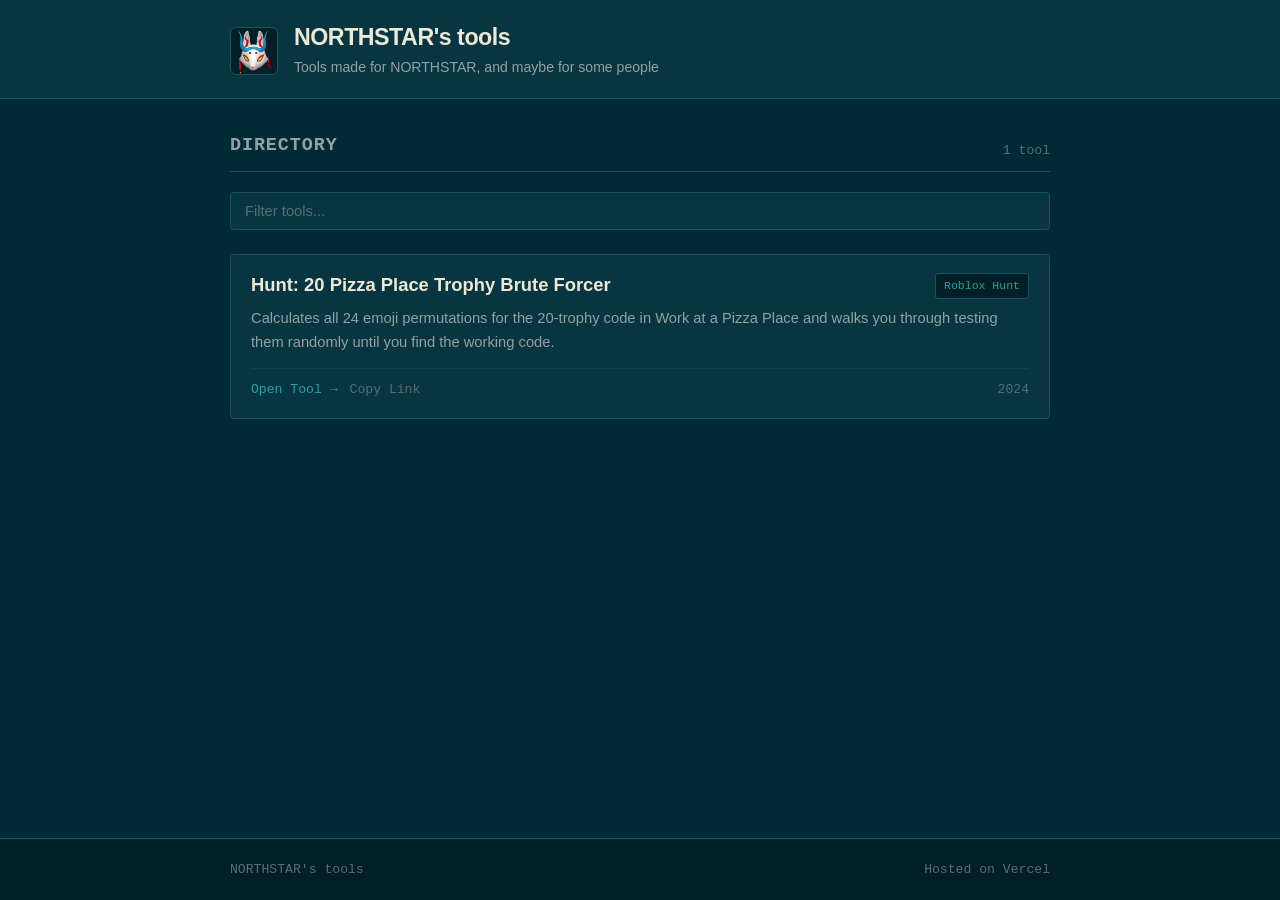
==== index.html @ a393c701 "Initial commit: NORTHSTAR's tools hub and Hunt 20 Pizza Place Trophy Brute Forcer" ====
<!DOCTYPE html>
<html lang="en">
<head>
  <meta charset="UTF-8">
  <meta name="viewport" content="width=device-width, initial-scale=1.0">
  <title>NORTHSTAR's tools</title>
  <meta name="description" content="Tools made for NORTHSTAR, and maybe for some people">
  <meta name="theme-color" content="#002B36">
  
  <!-- Site Icon -->
  <link rel="icon" type="image/png" href="images/icon.png">
  <link rel="apple-touch-icon" href="images/icon.png">
  
  <!-- Stylesheets -->
  <link rel="stylesheet" href="css/style.css">
</head>
<body>

  <!-- Site Header -->
  <header class="site-header">
    <div class="container">
      <div class="header-content">
        <img src="images/icon.png" alt="NORTHSTAR icon" class="site-icon">
        <div class="site-title-group">
          <h1 class="site-title"><a href="./">NORTHSTAR's tools</a></h1>
          <p class="site-subtitle">Tools made for NORTHSTAR, and maybe for some people</p>
        </div>
      </div>
    </div>
  </header>

  <!-- Main Content -->
  <main class="site-main">
    <div class="container">
      
      <!-- Section Header -->
      <div class="section-header">
        <h2 class="section-title">Directory</h2>
        <span class="tools-count" id="tools-count">1 tool</span>
      </div>

      <!-- Search Input -->
      <div class="search-wrapper">
        <input 
          type="text" 
          id="search-input" 
          class="search-input" 
          placeholder="Filter tools..." 
          autocomplete="off"
          spellcheck="false"
        >
      </div>

      <!-- Tools List -->
      <div class="tools-list" id="tools-list">
        <!-- Rendered dynamically via js/hub.js -->
        <noscript>
          <article class="tool-card">
            <div class="tool-card-top">
              <h2 class="tool-title">
                <a href="tools/hunt-20-pizza-place-trophy/">Hunt: 20 Pizza Place Trophy Brute Forcer</a>
              </h2>
              <span class="tool-badge">Roblox Hunt</span>
            </div>
            <p class="tool-desc">Calculates all 24 emoji permutations for the 20-trophy code in Work at a Pizza Place and walks you through testing them randomly until you find the working code.</p>
            <div class="tool-card-footer">
              <a href="tools/hunt-20-pizza-place-trophy/" class="tool-link-btn">Open Tool &rarr;</a>
              <span class="tool-date">2024</span>
            </div>
          </article>
        </noscript>
      </div>

    </div>
  </main>

  <!-- Site Footer -->
  <footer class="site-footer">
    <div class="container">
      <div class="footer-content">
        <span>NORTHSTAR's tools</span>
        <span>Hosted on Vercel</span>
      </div>
    </div>
  </footer>

  <!-- Toast Notification Container -->
  <div id="toast" class="toast" role="alert" aria-live="polite"></div>

  <!-- Scripts -->
  <script src="js/hub.js"></script>
</body>
</html>
---- css/style.css ----
/* NORTHSTAR's tools - Global Stylesheet
 * 2018 Indie Developer Aesthetic
 * Default theme: #002B36
 */

:root {
  --bg-primary: #002b36;
  --bg-surface: #073642;
  --bg-surface-hover: #0a4352;
  --bg-inset: #001f27;
  --border-color: #1b5361;
  --border-focus: #2aa198;
  --text-primary: #eee8d5;
  --text-secondary: #93a1a1;
  --text-muted: #586e75;
  --accent: #2aa198;
  --accent-hover: #36b8ae;
  --accent-active: #258f87;
  --color-success: #859900;
  --color-warning: #b58900;
  --color-danger: #dc322f;
  --color-info: #268bd2;
  
  --font-sans: -apple-system, BlinkMacSystemFont, "Segoe UI", Roboto, Helvetica, Arial, sans-serif;
  --font-mono: "SFMono-Regular", Consolas, "Liberation Mono", Menlo, Courier, monospace;
}

* {
  box-sizing: border-box;
  margin: 0;
  padding: 0;
}

body {
  background-color: var(--bg-primary);
  color: var(--text-primary);
  font-family: var(--font-sans);
  font-size: 15px;
  line-height: 1.6;
  min-height: 100vh;
  display: flex;
  flex-direction: column;
  -webkit-font-smoothing: antialiased;
}

a {
  color: var(--accent);
  text-decoration: none;
  transition: color 0.15s ease;
}

a:hover {
  color: var(--accent-hover);
  text-decoration: underline;
}

/* Container */
.container {
  width: 100%;
  max-width: 860px;
  margin: 0 auto;
  padding: 0 20px;
}

/* Header */
.site-header {
  border-bottom: 1px solid var(--border-color);
  background-color: var(--bg-surface);
  padding: 24px 0 20px 0;
}

.header-content {
  display: flex;
  align-items: center;
  gap: 16px;
}

.site-icon {
  width: 48px;
  height: 48px;
  border-radius: 6px;
  border: 1px solid var(--border-color);
  background-color: var(--bg-inset);
  object-fit: cover;
  flex-shrink: 0;
}

.site-title-group {
  display: flex;
  flex-direction: column;
}

.site-title {
  font-size: 1.45rem;
  font-weight: 700;
  color: var(--text-primary);
  letter-spacing: -0.02em;
  margin: 0;
  line-height: 1.2;
}

.site-title a {
  color: var(--text-primary);
  text-decoration: none;
}

.site-title a:hover {
  color: var(--accent);
  text-decoration: none;
}

.site-subtitle {
  font-size: 0.88rem;
  color: var(--text-secondary);
  margin-top: 4px;
  font-weight: 400;
}

/* Top bar navigation for tool pages */
.tool-nav-bar {
  display: flex;
  justify-content: space-between;
  align-items: center;
  padding: 12px 0;
  border-bottom: 1px solid var(--border-color);
  background-color: var(--bg-inset);
  font-size: 0.85rem;
}

.back-link {
  display: inline-flex;
  align-items: center;
  gap: 6px;
  color: var(--text-secondary);
  font-family: var(--font-mono);
}

.back-link:hover {
  color: var(--accent);
  text-decoration: none;
}

.share-tool-btn {
  background-color: var(--bg-surface);
  color: var(--text-primary);
  border: 1px solid var(--border-color);
  padding: 5px 12px;
  font-size: 0.82rem;
  font-family: var(--font-mono);
  border-radius: 4px;
  cursor: pointer;
  transition: all 0.15s ease;
}

.share-tool-btn:hover {
  background-color: var(--bg-surface-hover);
  border-color: var(--accent);
}

/* Main Content */
.site-main {
  flex: 1;
  padding: 32px 0 48px 0;
}

/* Section Header */
.section-header {
  margin-bottom: 20px;
  padding-bottom: 10px;
  border-bottom: 1px solid var(--border-color);
  display: flex;
  justify-content: space-between;
  align-items: flex-end;
  flex-wrap: wrap;
  gap: 12px;
}

.section-title {
  font-size: 1.15rem;
  font-weight: 600;
  text-transform: uppercase;
  letter-spacing: 0.05em;
  color: var(--text-secondary);
  font-family: var(--font-mono);
}

.tools-count {
  font-size: 0.82rem;
  color: var(--text-muted);
  font-family: var(--font-mono);
}

/* Search Box */
.search-wrapper {
  margin-bottom: 24px;
}

.search-input {
  width: 100%;
  background-color: var(--bg-surface);
  border: 1px solid var(--border-color);
  color: var(--text-primary);
  padding: 10px 14px;
  font-size: 0.92rem;
  font-family: var(--font-sans);
  border-radius: 4px;
  outline: none;
  transition: border-color 0.15s ease;
}

.search-input:focus {
  border-color: var(--accent);
}

.search-input::placeholder {
  color: var(--text-muted);
}

/* Tools List / Grid */
.tools-list {
  display: flex;
  flex-direction: column;
  gap: 16px;
}

.tool-card {
  background-color: var(--bg-surface);
  border: 1px solid var(--border-color);
  border-radius: 4px;
  padding: 18px 20px;
  transition: transform 0.15s ease, border-color 0.15s ease, background-color 0.15s ease;
  position: relative;
}

.tool-card:hover {
  border-color: var(--accent);
  background-color: var(--bg-surface-hover);
}

.tool-card-top {
  display: flex;
  justify-content: space-between;
  align-items: flex-start;
  gap: 12px;
  margin-bottom: 8px;
}

.tool-title {
  font-size: 1.15rem;
  font-weight: 600;
  margin: 0;
  line-height: 1.3;
}

.tool-title a {
  color: var(--text-primary);
  text-decoration: none;
}

.tool-card:hover .tool-title a {
  color: var(--accent);
}

.tool-badge {
  font-size: 0.72rem;
  font-family: var(--font-mono);
  background-color: var(--bg-inset);
  color: var(--accent);
  border: 1px solid var(--border-color);
  padding: 3px 8px;
  border-radius: 3px;
  white-space: nowrap;
}

.tool-desc {
  color: var(--text-secondary);
  font-size: 0.92rem;
  margin-bottom: 14px;
}

.tool-card-footer {
  display: flex;
  justify-content: space-between;
  align-items: center;
  font-size: 0.82rem;
  font-family: var(--font-mono);
  border-top: 1px solid rgba(27, 83, 97, 0.4);
  padding-top: 10px;
}

.tool-action-links {
  display: flex;
  gap: 12px;
}

.tool-link-btn {
  color: var(--accent);
  font-weight: 500;
}

.tool-copy-btn {
  background: none;
  border: none;
  color: var(--text-muted);
  font-family: var(--font-mono);
  font-size: 0.82rem;
  cursor: pointer;
  padding: 0;
}

.tool-copy-btn:hover {
  color: var(--text-primary);
  text-decoration: underline;
}

.tool-date {
  color: var(--text-muted);
}

/* Empty State */
.empty-state {
  text-align: center;
  padding: 40px 20px;
  color: var(--text-muted);
  background-color: var(--bg-surface);
  border: 1px dashed var(--border-color);
  border-radius: 4px;
  font-family: var(--font-mono);
}

/* Protip Box */
.protip-box {
  background-color: var(--bg-inset);
  border-left: 3px solid var(--accent);
  padding: 14px 16px;
  margin: 20px 0;
  border-radius: 0 4px 4px 0;
  font-size: 0.9rem;
  color: var(--text-secondary);
}

.protip-box strong {
  color: var(--accent);
  font-family: var(--font-mono);
}

/* Buttons */
.btn {
  display: inline-flex;
  align-items: center;
  justify-content: center;
  padding: 9px 18px;
  font-size: 0.92rem;
  font-family: var(--font-sans);
  font-weight: 500;
  border-radius: 4px;
  border: 1px solid transparent;
  cursor: pointer;
  transition: all 0.15s ease;
  line-height: 1.3;
}

.btn-primary {
  background-color: var(--accent);
  color: #002b36;
  border-color: var(--accent);
  font-weight: 600;
}

.btn-primary:hover {
  background-color: var(--accent-hover);
  border-color: var(--accent-hover);
}

.btn-secondary {
  background-color: var(--bg-surface);
  color: var(--text-primary);
  border-color: var(--border-color);
}

.btn-secondary:hover {
  background-color: var(--bg-surface-hover);
  border-color: var(--text-secondary);
}

.btn-success {
  background-color: var(--color-success);
  color: #002b36;
  font-weight: 600;
}

.btn-success:hover {
  opacity: 0.92;
}

.btn-danger {
  background-color: transparent;
  color: var(--color-danger);
  border-color: var(--color-danger);
}

.btn-danger:hover {
  background-color: var(--color-danger);
  color: #fff;
}

/* Toast Notification */
.toast {
  position: fixed;
  bottom: 24px;
  right: 24px;
  background-color: var(--bg-surface);
  color: var(--text-primary);
  border: 1px solid var(--accent);
  padding: 10px 18px;
  border-radius: 4px;
  font-family: var(--font-mono);
  font-size: 0.85rem;
  box-shadow: 0 4px 12px rgba(0, 0, 0, 0.4);
  transform: translateY(100px);
  opacity: 0;
  transition: transform 0.2s ease, opacity 0.2s ease;
  z-index: 1000;
  pointer-events: none;
}

.toast.show {
  transform: translateY(0);
  opacity: 1;
}

/* Footer */
.site-footer {
  border-top: 1px solid var(--border-color);
  background-color: var(--bg-inset);
  padding: 20px 0;
  margin-top: auto;
  font-size: 0.82rem;
  color: var(--text-muted);
  font-family: var(--font-mono);
}

.footer-content {
  display: flex;
  justify-content: space-between;
  align-items: center;
  flex-wrap: wrap;
  gap: 12px;
}

/* Responsive */
@media (max-width: 600px) {
  .site-header {
    padding: 18px 0;
  }

  .site-icon {
    width: 40px;
    height: 40px;
  }

  .site-title {
    font-size: 1.25rem;
  }

  .footer-content {
    flex-direction: column;
    align-items: flex-start;
  }
}
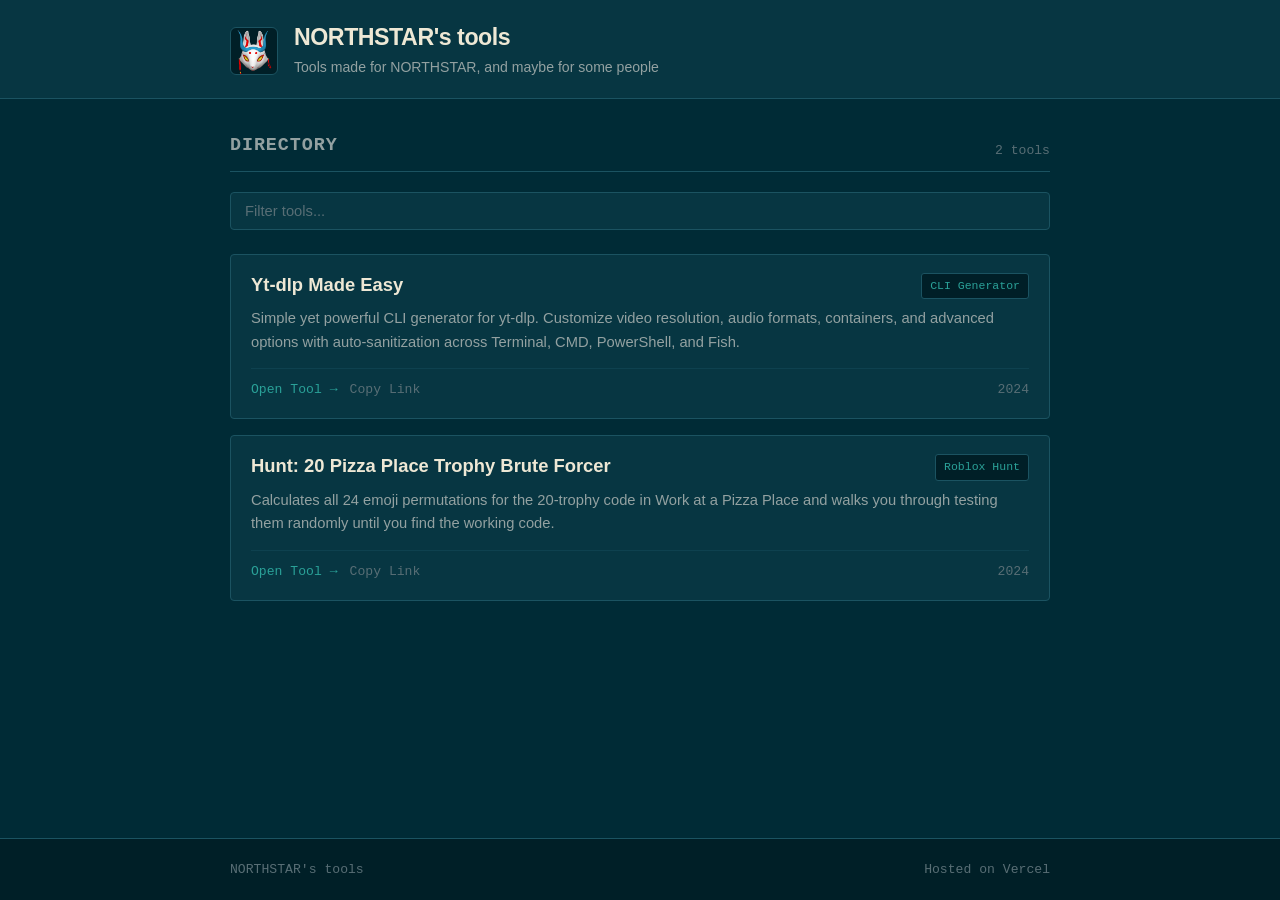
==== commit 1ab9edb4: "Add Yt-dlp Made Easy tool with multi-shell support and auto-sanitization" ====
--- a/index.html
+++ b/index.html
@@ -36,7 +36,7 @@
       <!-- Section Header -->
       <div class="section-header">
         <h2 class="section-title">Directory</h2>
-        <span class="tools-count" id="tools-count">1 tool</span>
+        <span class="tools-count" id="tools-count">2 tools</span>
       </div>
 
       <!-- Search Input -->
@@ -55,6 +55,19 @@
       <div class="tools-list" id="tools-list">
         <!-- Rendered dynamically via js/hub.js -->
         <noscript>
+          <article class="tool-card">
+            <div class="tool-card-top">
+              <h2 class="tool-title">
+                <a href="tools/yt-dlp-made-easy/">Yt-dlp Made Easy</a>
+              </h2>
+              <span class="tool-badge">CLI Generator</span>
+            </div>
+            <p class="tool-desc">Simple yet powerful CLI generator for yt-dlp. Customize video resolution, audio formats, containers, and advanced options with auto-sanitization across Terminal, CMD, PowerShell, and Fish.</p>
+            <div class="tool-card-footer">
+              <a href="tools/yt-dlp-made-easy/" class="tool-link-btn">Open Tool &rarr;</a>
+              <span class="tool-date">2024</span>
+            </div>
+          </article>
           <article class="tool-card">
             <div class="tool-card-top">
               <h2 class="tool-title">
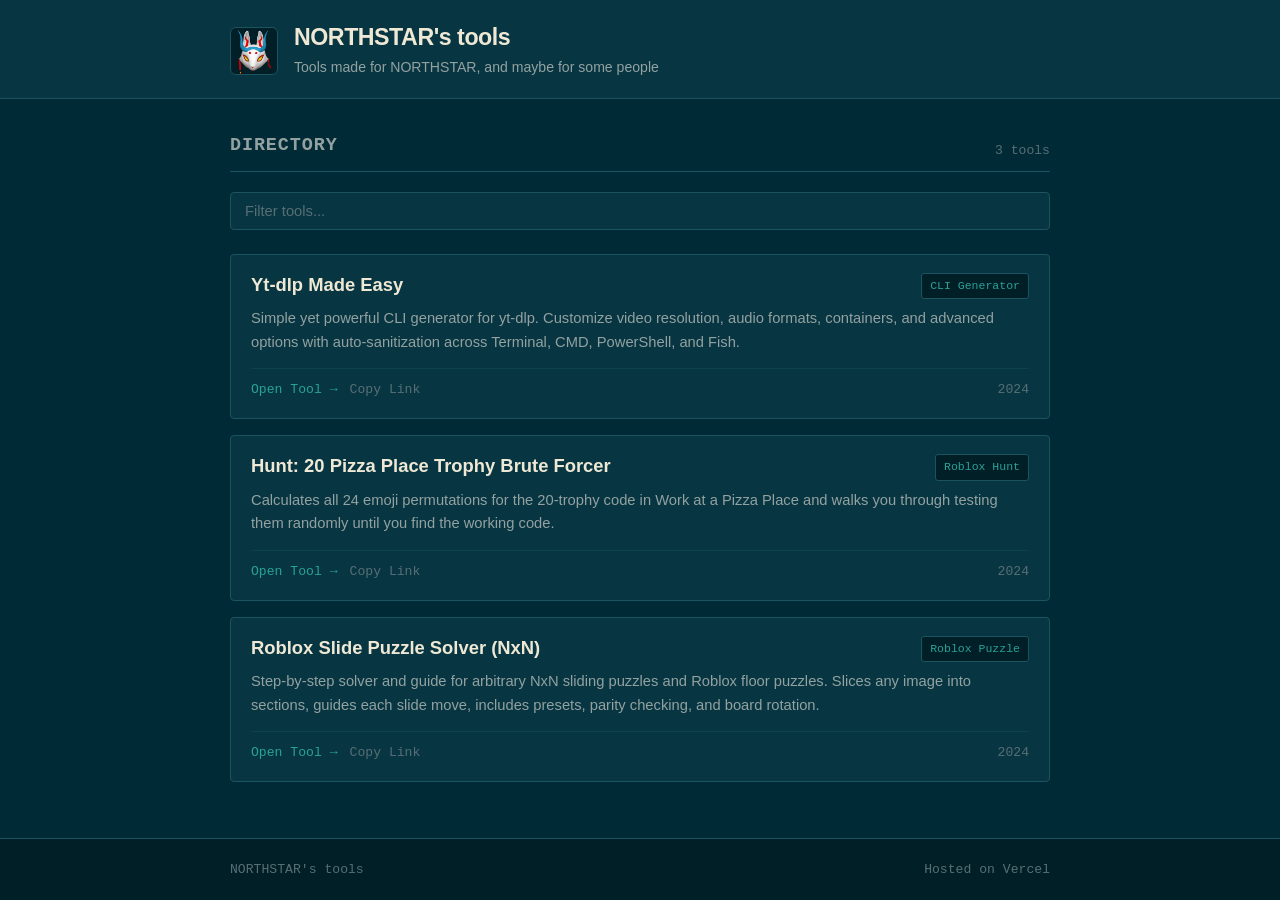
==== commit 86371d35: "Add Roblox Slide Puzzle Solver (NxN) tool with image slicing and step-by-step guidance" ====
--- a/index.html
+++ b/index.html
@@ -36,7 +36,7 @@
       <!-- Section Header -->
       <div class="section-header">
         <h2 class="section-title">Directory</h2>
-        <span class="tools-count" id="tools-count">2 tools</span>
+        <span class="tools-count" id="tools-count">3 tools</span>
       </div>
 
       <!-- Search Input -->
@@ -81,6 +81,19 @@
               <span class="tool-date">2024</span>
             </div>
           </article>
+          <article class="tool-card">
+            <div class="tool-card-top">
+              <h2 class="tool-title">
+                <a href="tools/slide-puzzle-solver/">Roblox Slide Puzzle Solver (NxN)</a>
+              </h2>
+              <span class="tool-badge">Roblox Puzzle</span>
+            </div>
+            <p class="tool-desc">Step-by-step solver and guide for arbitrary NxN sliding puzzles and Roblox floor puzzles. Slices any image into sections, guides each slide move, includes presets, parity checking, and board rotation.</p>
+            <div class="tool-card-footer">
+              <a href="tools/slide-puzzle-solver/" class="tool-link-btn">Open Tool &rarr;</a>
+              <span class="tool-date">2024</span>
+            </div>
+          </article>
         </noscript>
       </div>
 
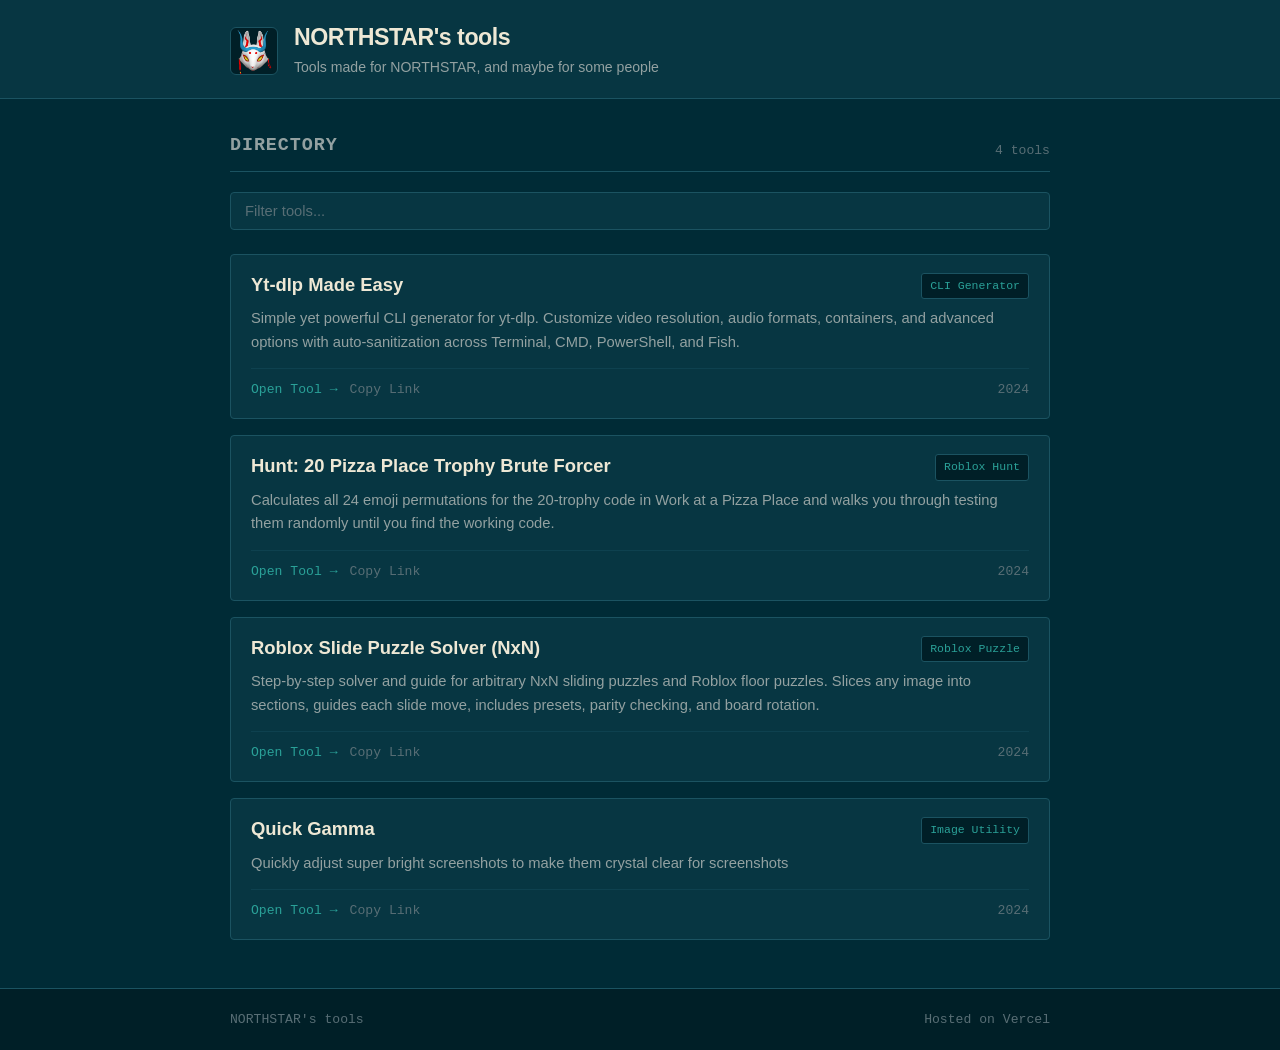
==== commit 95b61f31: "Add Quick Gamma screenshot tool" ====
--- a/index.html
+++ b/index.html
@@ -36,7 +36,7 @@
       <!-- Section Header -->
       <div class="section-header">
         <h2 class="section-title">Directory</h2>
-        <span class="tools-count" id="tools-count">3 tools</span>
+        <span class="tools-count" id="tools-count">4 tools</span>
       </div>
 
       <!-- Search Input -->
@@ -94,6 +94,19 @@
               <span class="tool-date">2024</span>
             </div>
           </article>
+          <article class="tool-card">
+            <div class="tool-card-top">
+              <h2 class="tool-title">
+                <a href="tools/quick-gamma/">Quick Gamma</a>
+              </h2>
+              <span class="tool-badge">Image Utility</span>
+            </div>
+            <p class="tool-desc">Quickly adjust super bright screenshots to make them crystal clear for screenshots</p>
+            <div class="tool-card-footer">
+              <a href="tools/quick-gamma/" class="tool-link-btn">Open Tool &rarr;</a>
+              <span class="tool-date">2024</span>
+            </div>
+          </article>
         </noscript>
       </div>
 
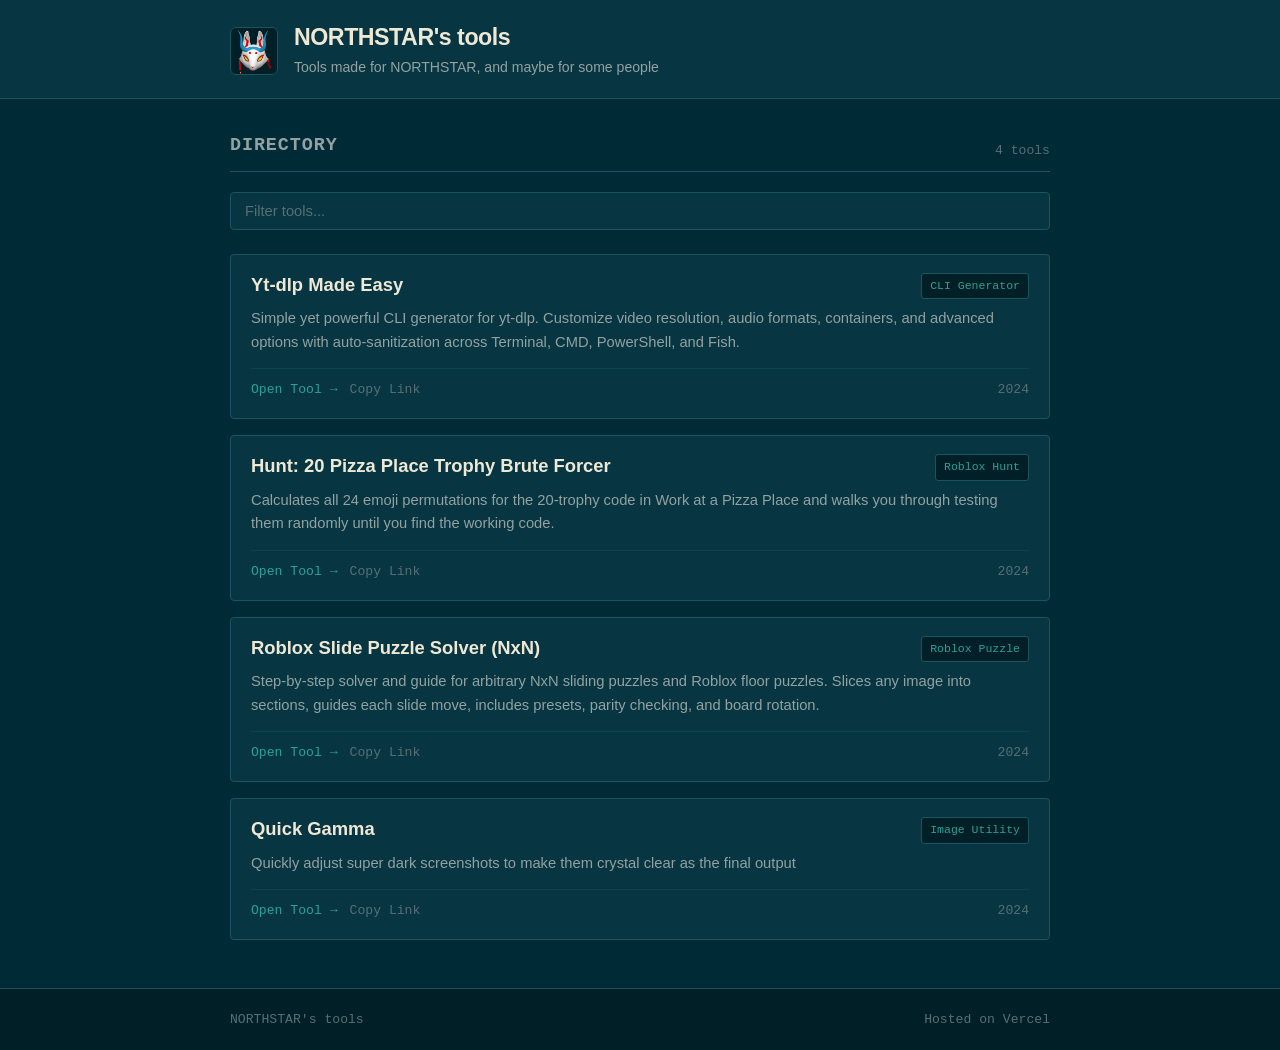
==== commit ba685ce3: "Update Quick Gamma description and configure Recommended preset" ====
--- a/index.html
+++ b/index.html
@@ -101,7 +101,7 @@
               </h2>
               <span class="tool-badge">Image Utility</span>
             </div>
-            <p class="tool-desc">Quickly adjust super bright screenshots to make them crystal clear for screenshots</p>
+            <p class="tool-desc">Quickly adjust super dark screenshots to make them crystal clear as the final output</p>
             <div class="tool-card-footer">
               <a href="tools/quick-gamma/" class="tool-link-btn">Open Tool &rarr;</a>
               <span class="tool-date">2024</span>
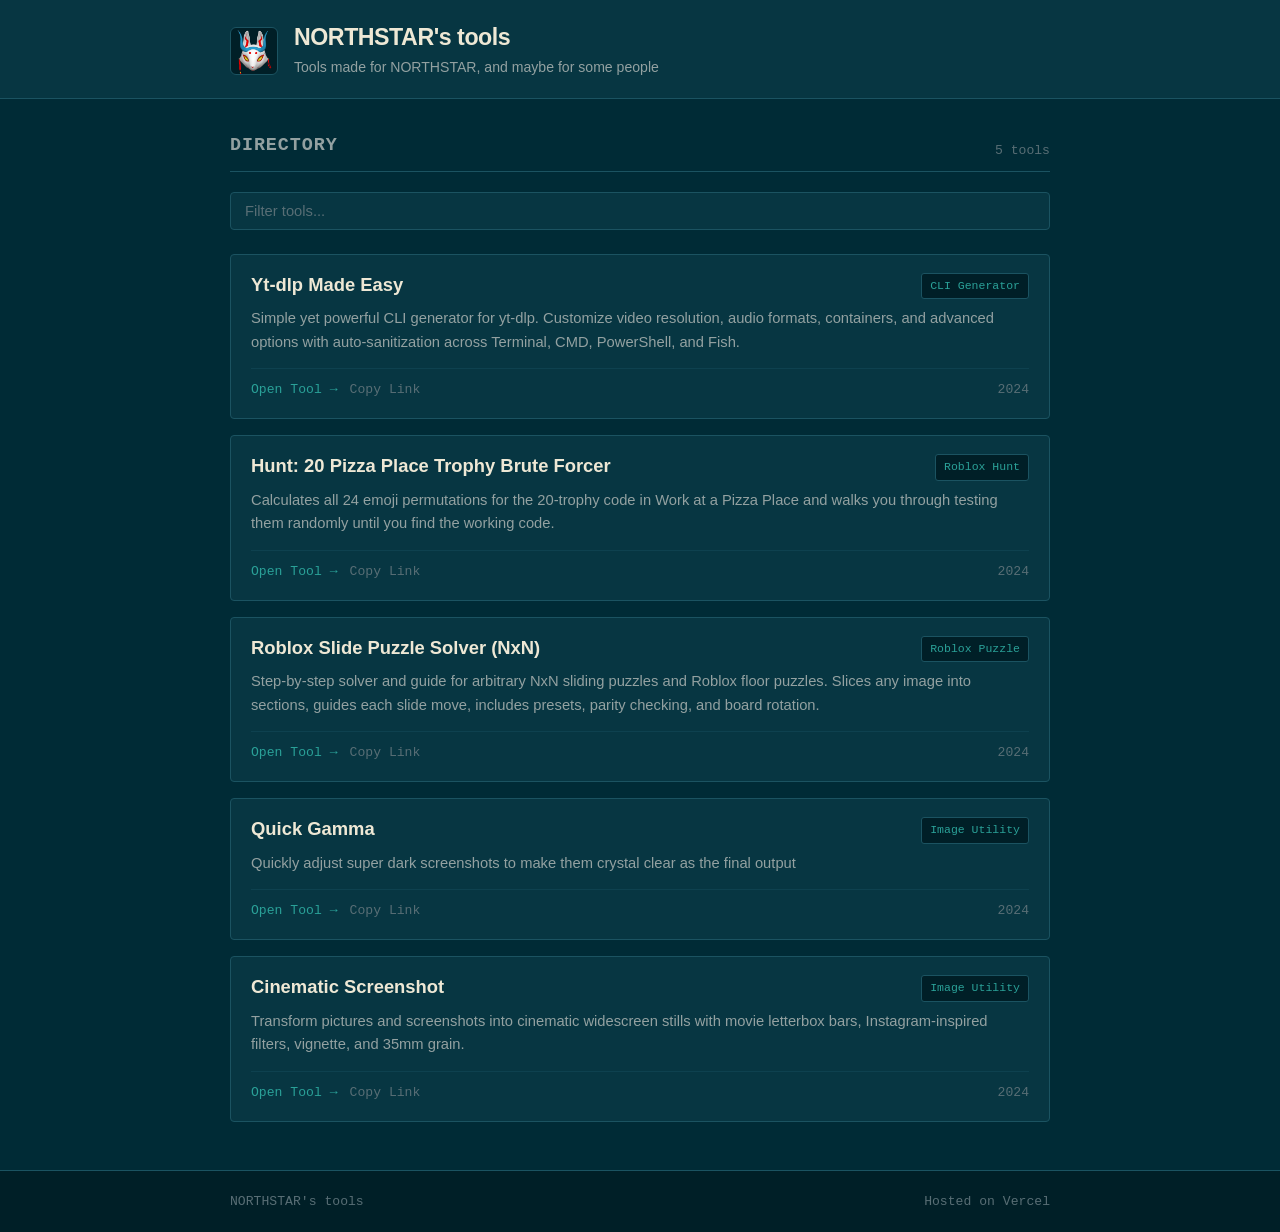
==== commit 57fef748: "Add Cinematic Screenshot tool with movie bars, filters, and export options" ====
--- a/index.html
+++ b/index.html
@@ -36,7 +36,7 @@
       <!-- Section Header -->
       <div class="section-header">
         <h2 class="section-title">Directory</h2>
-        <span class="tools-count" id="tools-count">4 tools</span>
+        <span class="tools-count" id="tools-count">5 tools</span>
       </div>
 
       <!-- Search Input -->
@@ -107,6 +107,19 @@
               <span class="tool-date">2024</span>
             </div>
           </article>
+          <article class="tool-card">
+            <div class="tool-card-top">
+              <h2 class="tool-title">
+                <a href="tools/cinematic-screenshot/">Cinematic Screenshot</a>
+              </h2>
+              <span class="tool-badge">Image Utility</span>
+            </div>
+            <p class="tool-desc">Transform pictures and screenshots into cinematic widescreen stills with movie letterbox bars, Instagram-inspired filters, vignette, and 35mm grain.</p>
+            <div class="tool-card-footer">
+              <a href="tools/cinematic-screenshot/" class="tool-link-btn">Open Tool &rarr;</a>
+              <span class="tool-date">2024</span>
+            </div>
+          </article>
         </noscript>
       </div>
 
